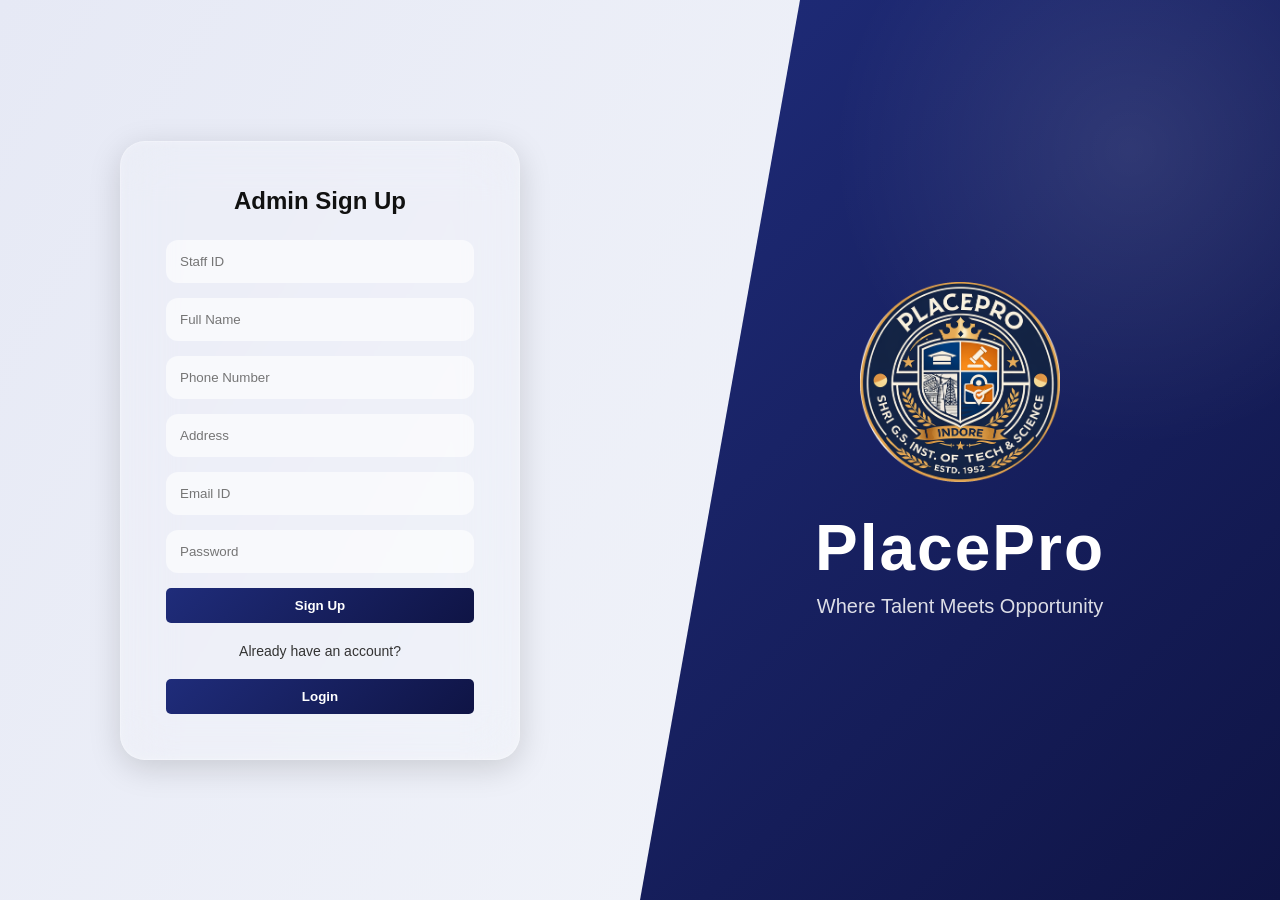
==== frontend/pages/a_signup.html @ 8a5a53f6 "Initial commit" ====
<!DOCTYPE html>
<html lang="en">
<head>
<meta name="viewport" content="width=device-width, initial-scale=1.0">
<link rel="icon" type="image/jpeg" href="../images/PP_Logo.jpeg">
<title>PlacePro Admin Sign Up</title>
<link rel="stylesheet" href="../css/login.css">
<script>
function signupAdmin(){
const staffid = document.getElementById("staffid").value;
const name = document.getElementById("name").value;
const phone = document.getElementById("phone").value;
const address = document.getElementById("address").value;
const email = document.getElementById("email").value;
const password = document.getElementById("password").value;
if(staffid=="" || name=="" || phone=="" || address=="" || email=="" || password==""){
alert("Please fill all fields");
return;
}
alert("Admin Successfully Signed Up");
window.location.href="login.html";
}
</script>
</head>
<body>
<div class="container">
<!-- LEFT SECTION : SIGNUP FORM -->
<div class="left-section">
<div class="login-card">
<div class="login-card_1">
<h2>Admin Sign Up</h2>
<form onsubmit="event.preventDefault(); signupAdmin();">
<input type="text" id="staffid" placeholder="Staff ID" required>
<input type="text" id="name" placeholder="Full Name" required>
<input type="tel" id="phone" placeholder="Phone Number" required>
<input id="address" placeholder="Address" required></input>
<input type="email" id="email" placeholder="Email ID" required>
<input type="password" id="password" placeholder="Password" required>
<button class="login-btn" type="submit">Sign Up</button>
<p class="divider">Already have an account?</p>
<button class="login-btn" type="button" onclick="window.location.href='login.html'">
Login
</button>
</form>
</div>
</div>
</div>
<!-- RIGHT SECTION : BRANDING -->
<div class="right-section">
<div class="branding">
<img src="../images/PP_Logo.jpeg" alt="PlacePro Logo">
<h1>PlacePro</h1>
<p>Where Talent Meets Opportunity</p>
</div>
</div>
</div>
</body>
</html>
---- frontend/css/login.css ----
:root {
    --navy: #1f2c7a;
    --deep-navy: #0f1445;
    --gold: #f4b400;
    --light-bg: #eef1f8;
}
* {
    margin: 0;
    padding: 0;
    box-sizing: border-box;
    font-family: "Segoe UI", sans-serif;
}
body {
    height: 100vh;
    background: linear-gradient(120deg, #e6e9f5, #f5f7fb);
}
.container {
    display: flex;
    height: 100vh;
}
/* ================= LEFT SIDE ================= */
.left-section {
    flex: 1;
    display: flex;
    justify-content: center;
    align-items: center;
    position: relative;
}
.login-card {
    width: 400px;
    padding: 45px;
    border-radius: 25px;
    background: rgba(255, 255, 255, 0.15);
    backdrop-filter: blur(25px);
    -webkit-backdrop-filter: blur(25px);
    border: 1px solid rgba(255, 255, 255, 0.3);
    box-shadow:
        0 8px 32px rgba(0, 0, 0, 0.15),
        inset 0 0 10px rgba(255, 255, 255, 0.2);
    transition: 0.4s ease;
}
.login-card:hover {
    transform: translateY(-5px);
}
.login-card h2 {
    text-align: center;
    margin-bottom: 25px;
    font-weight: 600;
    color: #111;
}
.role-select {
    width: 100%;
    padding: 12px;
    border-radius: 10px;
    margin-bottom: 15px;
    border: none;
    background: rgba(255,255,255,0.6);
    outline: none;
}
.login-card input {
    width: 100%;
    padding: 14px;
    margin-bottom: 15px;
    border-radius: 12px;
    border: none;
    background: rgba(255,255,255,0.6);
    outline: none;
}
.login-card input:focus {
    background: white;
}
.login-btn {
    width: 100%;
    padding: 14px;
    border: none;
    border-radius: 30px;
    background: linear-gradient(135deg, var(--navy), var(--deep-navy));
    color: white;
    font-weight: 600;
    cursor: pointer;
    transition: 0.3s;
}
.login-btn:hover {
    transform: scale(1.05);
}
.divider {
    text-align: center;
    margin: 20px 0;
    font-size: 14px;
    color: #333;
}
.google-btn {
    width: 100%;
    padding: 14px 18px;
    border-radius: 50px;
    border: 1px solid rgba(0, 0, 0, 0.08);
    background: rgba(255, 255, 255, 0.9);
    backdrop-filter: blur(8px);
    cursor: pointer;
    display: flex;
    justify-content: center;
    align-items: center;
    gap: 12px;
    font-size: 15px;
    font-weight: 600;
    color: #444;
    box-shadow: 
        0 4px 12px rgba(0, 0, 0, 0.08),
        0 2px 4px rgba(0, 0, 0, 0.05);
    transition: all 0.3s ease;
    position: relative;
    overflow: hidden;
}
.google-btn:hover {
    background: #ffffff;
    transform: translateY(-2px);
    box-shadow: 
        0 8px 20px rgba(0, 0, 0, 0.12),
        0 4px 8px rgba(0, 0, 0, 0.08);
}
.google-btn:active {
    transform: scale(0.98);
    box-shadow: 
        0 3px 8px rgba(0, 0, 0, 0.1);
}
.google-btn img {
    width: 20px;
    height: 20px;
}
.google-btn::before {
    content: "";
    position: absolute;
    top: 0;
    left: -75%;
    width: 50%;
    height: 100%;
    background: linear-gradient(
        120deg,
        transparent,
        rgba(255, 255, 255, 0.5),
        transparent
    );
    transition: 0.6s;
}
.google-btn:hover::before {
    left: 125%;
}
.google-btn img {
    width: 18px;
}
/* ================= RIGHT SIDE ================= */
.right-section {
    flex: 1;
    background: linear-gradient(135deg, var(--navy), var(--deep-navy));
    clip-path: polygon(25% 0, 100% 0, 100% 100%, 0% 100%);
    display: flex;
    justify-content: center;
    align-items: center;
    color: white;
    position: relative;
    overflow: hidden;
}
.right-section::before {
    content: "";
    position: absolute;
    width: 600px;
    height: 600px;
    background: radial-gradient(circle, rgba(255,255,255,0.1), transparent 70%);
    top: -150px;
    right: -150px;
}
.right-section {
    flex: 1;
    background: linear-gradient(135deg, var(--navy), var(--deep-navy));
    clip-path: polygon(25% 0%, 100% 0%, 100% 100%, 0% 100%);
    display: flex;
    justify-content: center;
    align-items: center;
    color: white;
    position: relative;
    overflow: hidden;
}
.branding {
    text-align: center;
    z-index: 2;
}
.branding img {
    width: 200px;
    margin-bottom: 25px;
}
.branding h1 {
    font-size: 64px;
    letter-spacing: 2px;
}
.branding p {
    margin-top: 10px;
    font-size: 20px;
    opacity: 0.85;
}
@media(max-width: 900px) {
    .container {
        flex-direction: column;
    }
    .right-section {
        clip-path: none;
        height: 40%;
    }
}
.role-buttons {
    display: flex;
    gap: 8px;
    margin-bottom: 20px;
}
.role-btn {
    flex: 1;
    padding: 10px;
    border-radius: 20px;
    border: none;
    cursor: pointer;
    font-size: 13px;
    font-weight: 600;
    background: rgba(255,255,255,0.5);
    transition: 0.3s ease;
}
.role-btn.active {
    background: linear-gradient(135deg, #1f2c7a, #0f1445);
    color: white;
}
.role-btn:hover {
    transform: scale(1.05);
}
.auth-buttons{
    display:flex;
    gap:10px;
    margin-top:10px;
}
.login-btn, .signup-btn{
    flex:1;
    padding:10px;
    border:none;
    border-radius:5px;
    cursor:pointer;
}
.signup-btn{
    background: linear-gradient(135deg, var(--navy), var(--deep-navy));
    color:white;
}
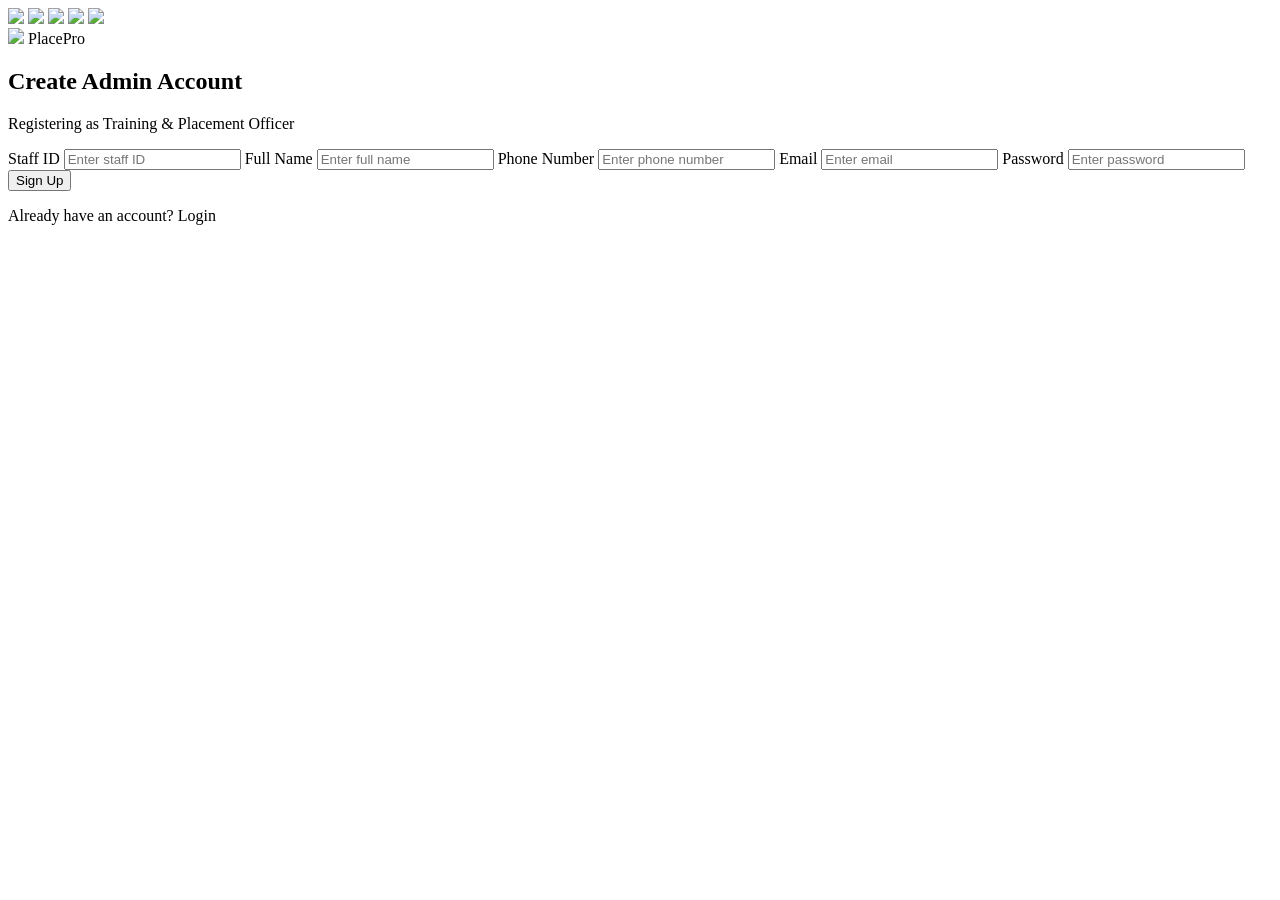
==== commit 07d7ab40: "Frotnend change" ====
--- a/frontend/pages/a_signup.html
+++ b/frontend/pages/a_signup.html
@@ -2,18 +2,17 @@
 <html lang="en">
 <head>
 <meta name="viewport" content="width=device-width, initial-scale=1.0">
-<link rel="icon" type="image/jpeg" href="../images/PP_Logo.jpeg">
+<link rel="icon" type="image/jpeg" href="place_pro_logo.jpeg">
 <title>PlacePro Admin Sign Up</title>
-<link rel="stylesheet" href="../css/login.css">
+<link rel="stylesheet" href="login.css">
 <script>
 function signupAdmin(){
 const staffid = document.getElementById("staffid").value;
 const name = document.getElementById("name").value;
 const phone = document.getElementById("phone").value;
-const address = document.getElementById("address").value;
 const email = document.getElementById("email").value;
 const password = document.getElementById("password").value;
-if(staffid=="" || name=="" || phone=="" || address=="" || email=="" || password==""){
+if(staffid=="" || name=="" || phone=="" || email=="" || password==""){
 alert("Please fill all fields");
 return;
 }
@@ -23,36 +22,58 @@
 </script>
 </head>
 <body>
-<div class="container">
-<!-- LEFT SECTION : SIGNUP FORM -->
-<div class="left-section">
-<div class="login-card">
-<div class="login-card_1">
-<h2>Admin Sign Up</h2>
-<form onsubmit="event.preventDefault(); signupAdmin();">
-<input type="text" id="staffid" placeholder="Staff ID" required>
-<input type="text" id="name" placeholder="Full Name" required>
-<input type="tel" id="phone" placeholder="Phone Number" required>
-<input id="address" placeholder="Address" required></input>
-<input type="email" id="email" placeholder="Email ID" required>
-<input type="password" id="password" placeholder="Password" required>
-<button class="login-btn" type="submit">Sign Up</button>
-<p class="divider">Already have an account?</p>
-<button class="login-btn" type="button" onclick="window.location.href='login.html'">
-Login
-</button>
-</form>
+<div class="wrapper">
+    <div class="card">
+        <!-- LEFT PANEL (SLIDER) -->
+        <div class="right">
+            <div class="slider">
+                <img src="img_1.jpeg" class="slide active">
+                <img src="img_2.jpeg" class="slide">
+                <img src="img_3.jpeg" class="slide">
+                <img src="img_4.jpeg" class="slide">
+                <img src="img_5.jpeg" class="slide">
+            </div> 
+        </div>
+        <!-- RIGHT PANEL (FORM) -->
+        <div class="left">
+            <div class="logo-row">
+                <img src="place_pro_logo.jpeg">
+                <span>PlacePro</span>
+            </div>
+            <h2>Create Admin Account</h2>
+            <p class="sub">Registering as Training & Placement Officer</p>
+            <form onsubmit="event.preventDefault(); signupAdmin();">
+                <label>Staff ID</label>
+                <input type="text" id="staffid" placeholder="Enter staff ID">
+                <label>Full Name</label>
+                <input type="text" id="name" placeholder="Enter full name">
+                <label>Phone Number</label>
+                <input type="tel" id="phone" placeholder="Enter phone number">
+                <label>Email</label>
+                <input type="email" id="email" placeholder="Enter email">
+                <label>Password</label>
+                <input type="password" id="password" placeholder="Enter password">
+                <button class="primary-btn" type="submit">Sign Up</button>
+                <p class="bottom-text">
+                    Already have an account? 
+                    <span onclick="window.location.href='login.html'">Login</span>
+                </p>
+            </form>
+        </div>
+    </div>
 </div>
-</div>
-</div>
-<!-- RIGHT SECTION : BRANDING -->
-<div class="right-section">
-<div class="branding">
-<img src="../images/PP_Logo.jpeg" alt="PlacePro Logo">
-<h1>PlacePro</h1>
-<p>Where Talent Meets Opportunity</p>
-</div>
-</div>
-</div>
+<!-- SLIDER SCRIPT -->
+<script>
+document.addEventListener("DOMContentLoaded", function () {
+    const slides = document.querySelectorAll(".slide");
+    let index = 0;
+    function showNextSlide() {
+        slides[index].classList.remove("active");
+        index = (index + 1) % slides.length;
+        slides[index].classList.add("active");
+    }
+    setInterval(showNextSlide, 3000);
+});
+</script>
 </body>
 </html>
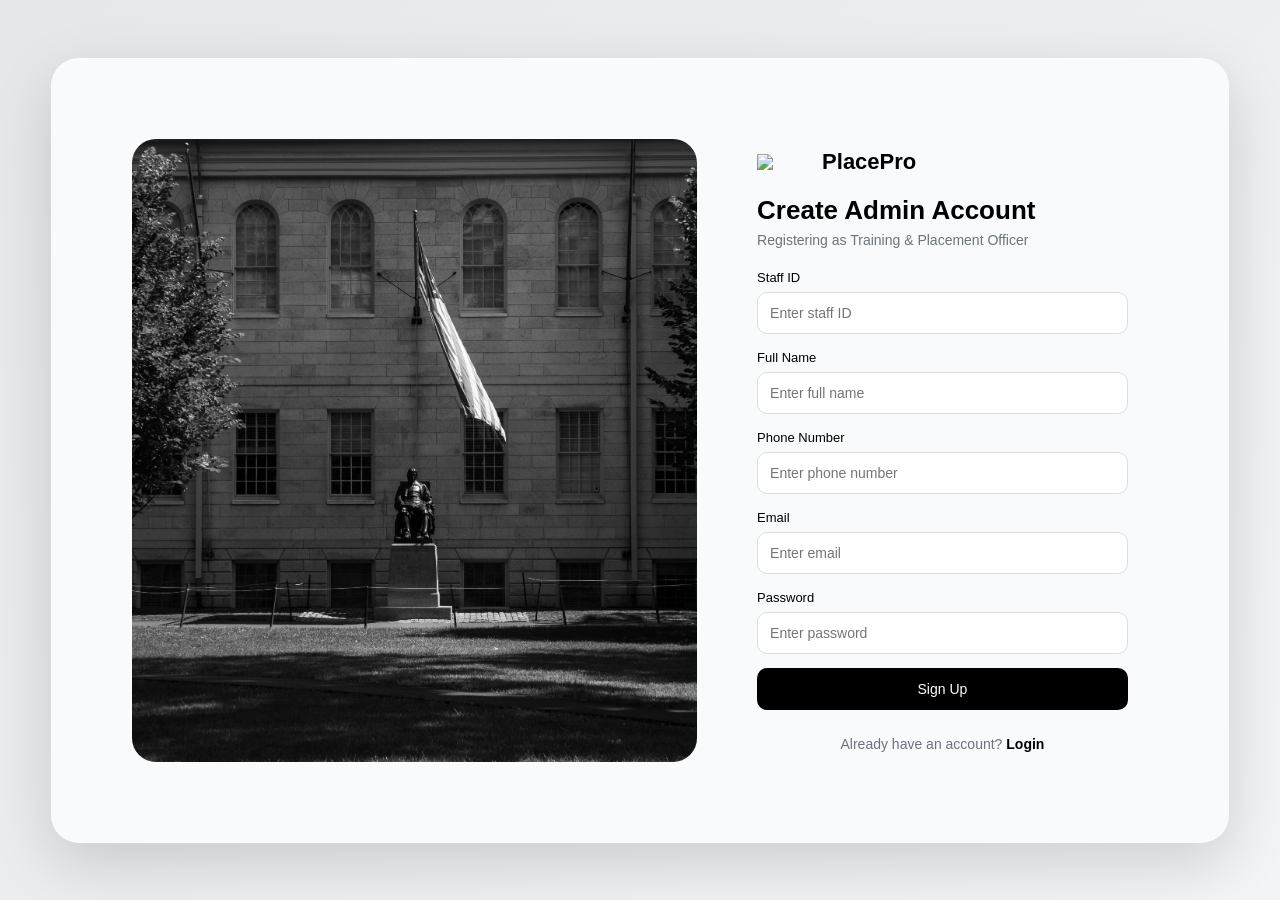
==== commit 9382e569: "Update frontend auth/profile flow and add schema plan" ====
--- a/frontend/pages/a_signup.html
+++ b/frontend/pages/a_signup.html
@@ -2,12 +2,14 @@
 <html lang="en">
 <head>
 <meta name="viewport" content="width=device-width, initial-scale=1.0">
-<link rel="icon" type="image/jpeg" href="place_pro_logo.jpeg">
+<link rel="icon" type="image/jpeg" href="../images/PP_logo.jpeg">
 <title>PlacePro Admin Sign Up</title>
-<link rel="stylesheet" href="login.css">
+<link rel="stylesheet" href="../css/login.css">
+<script src="../js/api.js"></script>
 <script>
-function signupAdmin(){
+async function signupAdmin(){
 const staffid = document.getElementById("staffid").value;
+// These values come from the admin signup form.
 const name = document.getElementById("name").value;
 const phone = document.getElementById("phone").value;
 const email = document.getElementById("email").value;
@@ -16,8 +18,23 @@
 alert("Please fill all fields");
 return;
 }
+try {
+// Admin signup now uses the same backend registration API as login.
+await placeProApi("/api/register", {
+method: "POST",
+body: JSON.stringify({
+name: name,
+email: email,
+password: password,
+// Role tells the backend which type of user is being created.
+role: "ADMIN"
+})
+});
 alert("Admin Successfully Signed Up");
 window.location.href="login.html";
+} catch (error) {
+alert(error.message || "Signup failed");
+}
 }
 </script>
 </head>
@@ -27,17 +44,17 @@
         <!-- LEFT PANEL (SLIDER) -->
         <div class="right">
             <div class="slider">
-                <img src="img_1.jpeg" class="slide active">
-                <img src="img_2.jpeg" class="slide">
-                <img src="img_3.jpeg" class="slide">
-                <img src="img_4.jpeg" class="slide">
-                <img src="img_5.jpeg" class="slide">
+                <img src="../images/img_1.jpeg" class="slide active">
+                <img src="../images/img_2.jpeg" class="slide">
+                <img src="../images/img_3.jpeg" class="slide">
+                <img src="../images/img_4.jpeg" class="slide">
+                <img src="../images/img_5.jpeg" class="slide">
             </div> 
         </div>
         <!-- RIGHT PANEL (FORM) -->
         <div class="left">
             <div class="logo-row">
-                <img src="place_pro_logo.jpeg">
+                <img src="../images/PP_logo.jpeg">
                 <span>PlacePro</span>
             </div>
             <h2>Create Admin Account</h2>
@@ -76,4 +93,4 @@
 });
 </script>
 </body>
-</html>+</html>
--- a/frontend/css/login.css
+++ b/frontend/css/login.css
@@ -0,0 +1,213 @@
+* {
+    margin: 0;
+    padding: 0;
+    box-sizing: border-box;
+    font-family: 'Inter', sans-serif;
+}
+body {
+    height: 100vh;
+    background: linear-gradient(135deg, #e5e7eb, #f3f4f6);
+    display: flex;
+    justify-content: center;
+    align-items: center;
+}
+/* WRAPPER */
+.wrapper {
+    width: 92%;
+    max-width: 1400px; /* reduced for better fit */
+}
+/* CARD */
+.card {
+    display: flex;
+    background: #f9fafb;
+    border-radius: 28px;
+    padding: 80px; /* reduced from 90px */
+    gap: 40px;
+    box-shadow: 0 20px 60px rgba(0,0,0,0.15);
+    border: 1px solid rgba(255,255,255,0.6);
+}
+/* LEFT */
+.left {
+    width: 42%;
+    padding: 10px 20px;
+}
+/* LOGO */
+.logo-row {
+    display: flex;
+    align-items: center;
+    gap: 10px;
+    margin-bottom: 20px;
+}
+.logo-row img {
+    width: 55px;
+}
+.logo-row span {
+    font-size: 22px;
+    font-weight: 600;
+}
+/* TEXT */
+.left h2 {
+    font-size: 26px;
+    margin-bottom: 6px;
+}
+.sub {
+    font-size: 14px;
+    color: #6b7280;
+    margin-bottom: 20px;
+}
+/* ROLES */
+.roles {
+    display: flex;
+    gap: 8px;
+    margin-bottom: 20px;
+}
+.role {
+    flex: 1;
+    padding: 10px;
+    font-size: 13px;
+    border-radius: 20px;
+    border: 1px solid #ddd;
+    background: white;
+    cursor: pointer;
+    transition: 0.25s ease;
+}
+.role.active {
+    background: black;
+    color: white;
+}
+.role:hover {
+    transform: scale(1.04);
+}
+/* INPUTS */
+label {
+    font-size: 13px;
+}
+input {
+    width: 100%;
+    padding: 12px;
+    font-size: 14px;
+    border-radius: 10px;
+    border: 1px solid #ddd;
+    margin: 6px 0 14px;
+}
+input:focus {
+    outline: none;
+    border-color: black;
+}
+/* FORGOT */
+.forgot {
+    font-size: 12px;
+    color: #6b7280;
+    margin-bottom: 12px;
+}
+/* BUTTON */
+.primary-btn {
+    width: 100%;
+    padding: 13px;
+    font-size: 14px;
+    border-radius: 10px;
+    border: none;
+    background: black;
+    color: white;
+    cursor: pointer;
+    margin-bottom: 12px;
+    transition: 0.25s ease;
+}
+.primary-btn:hover {
+    transform: translateY(-2px);
+}
+.primary-btn:active {
+    transform: scale(0.97);
+}
+/* GOOGLE */
+.google-wrapper {
+    margin-top: 5px;
+    display: flex;
+    justify-content: center;
+}
+.g_id_signin {
+    transform: scale(0.95); /* reduced size */
+}
+/* DIVIDER */
+.divider {
+    text-align: center;
+    margin: 12px 0;
+    font-size: 13px;
+    color: #6b7280;
+}
+/* BOTTOM */
+.bottom-text {
+    font-size: 14px;
+    margin-top: 14px;
+    text-align: center;
+    color: #6b7280;
+}
+/* SIGNUP HIGHLIGHT */
+.bottom-text span {
+    color: #000;
+    font-weight: 600;
+    cursor: pointer;
+    position: relative;
+    transition: all 0.25s ease;
+}
+/* UNDERLINE ANIMATION */
+.bottom-text span::after {
+    content: "";
+    position: absolute;
+    left: 0;
+    bottom: -2px;
+    width: 0%;
+    height: 2px;
+    background: black;
+    transition: width 0.3s ease;
+}
+/* HOVER EFFECT */
+.bottom-text span:hover::after {
+    width: 100%;
+}
+/* CLICK FEEDBACK */
+.bottom-text span:active {
+    transform: scale(0.95);
+}
+/* RIGHT PANEL */
+.right {
+    width: 58%;
+    border-radius: 24px;
+    position: relative;
+    overflow: hidden;
+}
+/* SLIDER CONTAINER */
+.slider {
+    position: absolute;
+    inset: 0;
+    z-index: 0;
+}
+/* IMAGES */
+.slide {
+    position: absolute;
+    width: 100%;
+    height: 100%;
+    object-fit: cover;
+    opacity: 0;
+    transform: scale(1.08);
+    transition: opacity 1s ease-in-out, transform 4s ease;
+}
+/* ACTIVE IMAGE */
+.slide.active {
+    opacity: 1;
+    transform: scale(1.05);
+    transition: opacity 1s ease-in-out, transform 2s ease;
+}
+/* RESPONSIVE */
+@media(max-width: 900px) {
+    .card {
+        flex-direction: column;
+        padding: 30px;
+    }
+    .left, .right {
+        width: 100%;
+    }
+    .right {
+        height: 260px;
+    }
+}
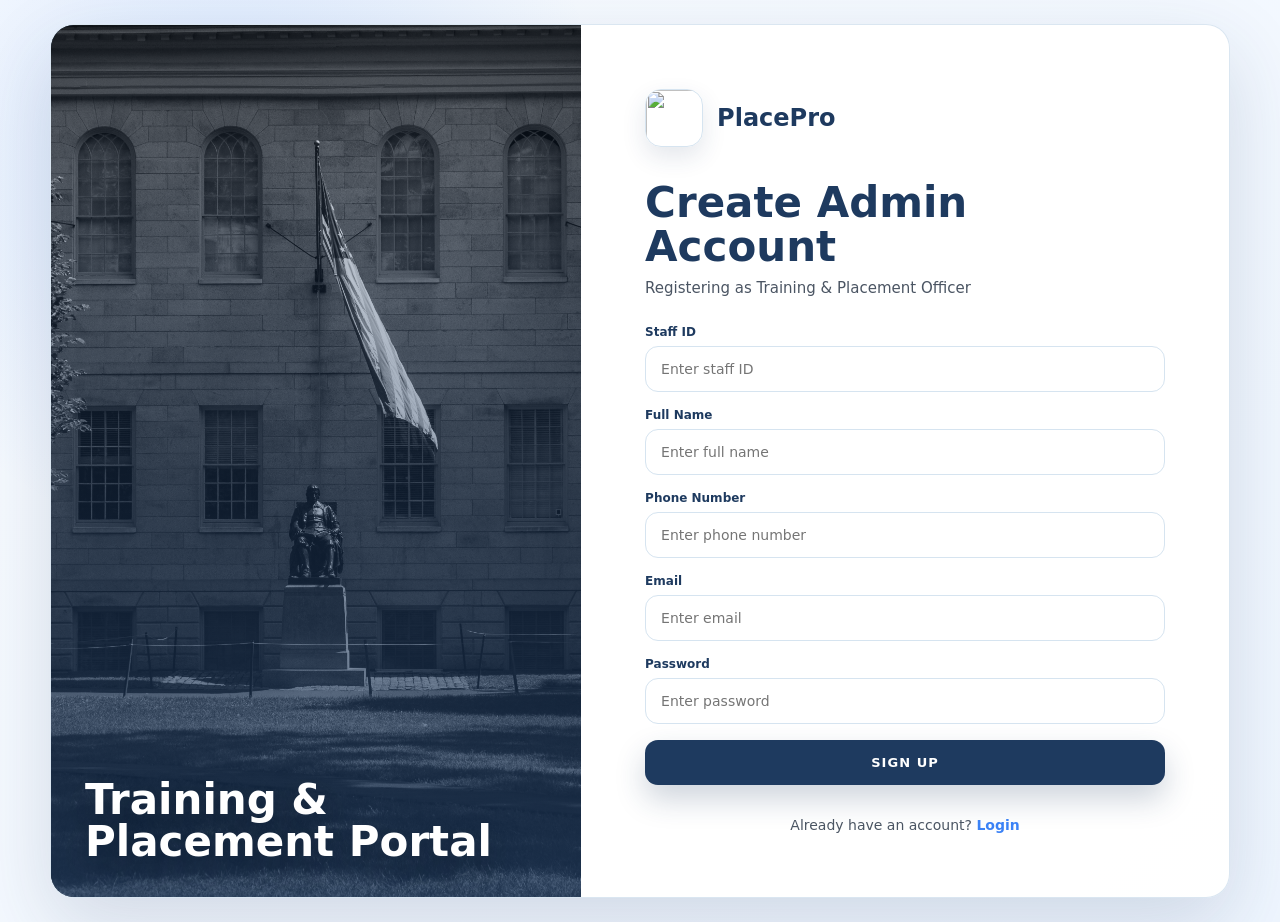
==== commit 5bf1edc2: "Modernize placement portal workflows" ====
--- a/frontend/pages/a_signup.html
+++ b/frontend/pages/a_signup.html
@@ -11,11 +11,15 @@
 const staffid = document.getElementById("staffid").value;
 // These values come from the admin signup form.
 const name = document.getElementById("name").value;
-const phone = document.getElementById("phone").value;
+const phone = document.getElementById("phone").value.trim();
 const email = document.getElementById("email").value;
 const password = document.getElementById("password").value;
 if(staffid=="" || name=="" || phone=="" || email=="" || password==""){
 alert("Please fill all fields");
+return;
+}
+if(!/^[0-9]{10}$/.test(phone)){
+alert("Mobile number must contain exactly 10 digits without country code");
 return;
 }
 try {
@@ -82,6 +86,8 @@
 <!-- SLIDER SCRIPT -->
 <script>
 document.addEventListener("DOMContentLoaded", function () {
+    const phoneInput = document.getElementById("phone");
+    if (phoneInput) phoneInput.addEventListener("input", () => phoneInput.value = phoneInput.value.replace(/\D/g, "").slice(0, 10));
     const slides = document.querySelectorAll(".slide");
     let index = 0;
     function showNextSlide() {
--- a/frontend/css/login.css
+++ b/frontend/css/login.css
@@ -1,213 +1,331 @@
+:root {
+    --pp-primary: #1E3A5F;
+    --pp-secondary: #2C4E73;
+    --pp-accent: #3B82F6;
+    --pp-light: #EFF6FF;
+    --pp-white: #FFFFFF;
+    --pp-text: #1F2937;
+    --pp-muted: #4B5563;
+    --pp-border: #D6E4F0;
+}
+
 * {
     margin: 0;
     padding: 0;
     box-sizing: border-box;
-    font-family: 'Inter', sans-serif;
-}
+    font-family: Inter, "Segoe UI", system-ui, -apple-system, sans-serif;
+}
+
 body {
-    height: 100vh;
-    background: linear-gradient(135deg, #e5e7eb, #f3f4f6);
+    min-height: 100vh;
+    background:
+        radial-gradient(circle at 18% 18%, rgba(59, 130, 246, 0.18), transparent 24rem),
+        linear-gradient(135deg, #f8fbff 0%, var(--pp-light) 100%);
     display: flex;
     justify-content: center;
     align-items: center;
-}
-/* WRAPPER */
+    padding: 24px;
+    color: var(--pp-text);
+}
+
 .wrapper {
-    width: 92%;
-    max-width: 1400px; /* reduced for better fit */
-}
-/* CARD */
+    width: min(1180px, 100%);
+}
+
 .card {
-    display: flex;
-    background: #f9fafb;
-    border-radius: 28px;
-    padding: 80px; /* reduced from 90px */
-    gap: 40px;
-    box-shadow: 0 20px 60px rgba(0,0,0,0.15);
-    border: 1px solid rgba(255,255,255,0.6);
-}
-/* LEFT */
+    display: grid;
+    grid-template-columns: minmax(340px, 0.9fr) minmax(420px, 1.1fr);
+    min-height: 680px;
+    background: rgba(255, 255, 255, 0.94);
+    border: 1px solid rgba(214, 228, 240, 0.9);
+    border-radius: 24px;
+    overflow: hidden;
+    box-shadow: 0 28px 80px rgba(30, 58, 95, 0.16);
+}
+
 .left {
-    width: 42%;
-    padding: 10px 20px;
-}
-/* LOGO */
+    width: 100%;
+    padding: clamp(28px, 5vw, 64px);
+    display: flex;
+    flex-direction: column;
+    justify-content: center;
+}
+
 .logo-row {
     display: flex;
     align-items: center;
+    gap: 14px;
+    margin-bottom: 34px;
+}
+
+.logo-row img {
+    width: 58px;
+    height: 58px;
+    object-fit: cover;
+    border-radius: 16px;
+    border: 1px solid var(--pp-border);
+    box-shadow: 0 10px 24px rgba(30, 58, 95, 0.12);
+}
+
+.logo-row span {
+    font-size: 24px;
+    font-weight: 800;
+    color: var(--pp-primary);
+    letter-spacing: 0;
+}
+
+.left h2 {
+    font-size: clamp(28px, 4vw, 42px);
+    line-height: 1.05;
+    margin-bottom: 10px;
+    color: var(--pp-primary);
+    letter-spacing: 0;
+}
+
+.sub {
+    font-size: 15px;
+    color: var(--pp-muted);
+    margin-bottom: 28px;
+}
+
+.roles {
+    display: grid;
+    grid-template-columns: repeat(3, 1fr);
     gap: 10px;
-    margin-bottom: 20px;
-}
-.logo-row img {
-    width: 55px;
-}
-.logo-row span {
-    font-size: 22px;
-    font-weight: 600;
-}
-/* TEXT */
-.left h2 {
-    font-size: 26px;
-    margin-bottom: 6px;
-}
-.sub {
+    margin-bottom: 24px;
+    padding: 6px;
+    background: var(--pp-light);
+    border: 1px solid var(--pp-border);
+    border-radius: 16px;
+}
+
+.role {
+    min-height: 44px;
+    padding: 10px 12px;
+    font-size: 13px;
+    font-weight: 800;
+    color: var(--pp-secondary);
+    border-radius: 12px;
+    border: 1px solid transparent;
+    background: transparent;
+    cursor: pointer;
+}
+
+.role.active {
+    background: var(--pp-primary);
+    color: var(--pp-white);
+    box-shadow: 0 12px 22px rgba(30, 58, 95, 0.22);
+}
+
+.role:hover {
+    transform: translateY(-1px);
+    border-color: rgba(59, 130, 246, 0.35);
+}
+
+label {
+    display: block;
+    font-size: 12px;
+    font-weight: 800;
+    color: var(--pp-primary);
+    margin-bottom: 7px;
+}
+
+input {
+    width: 100%;
+    padding: 14px 15px;
     font-size: 14px;
-    color: #6b7280;
-    margin-bottom: 20px;
-}
-/* ROLES */
-.roles {
-    display: flex;
-    gap: 8px;
-    margin-bottom: 20px;
-}
-.role {
-    flex: 1;
-    padding: 10px;
-    font-size: 13px;
-    border-radius: 20px;
-    border: 1px solid #ddd;
-    background: white;
-    cursor: pointer;
-    transition: 0.25s ease;
-}
-.role.active {
-    background: black;
-    color: white;
-}
-.role:hover {
-    transform: scale(1.04);
-}
-/* INPUTS */
-label {
-    font-size: 13px;
-}
-input {
-    width: 100%;
-    padding: 12px;
-    font-size: 14px;
-    border-radius: 10px;
-    border: 1px solid #ddd;
-    margin: 6px 0 14px;
-}
+    color: var(--pp-text);
+    border-radius: 13px;
+    border: 1px solid var(--pp-border);
+    margin: 0 0 16px;
+    background: var(--pp-white);
+    transition: border-color 0.2s ease, box-shadow 0.2s ease, transform 0.2s ease;
+}
+
 input:focus {
     outline: none;
-    border-color: black;
-}
-/* FORGOT */
+    border-color: var(--pp-accent);
+    box-shadow: 0 0 0 4px rgba(59, 130, 246, 0.14);
+}
+
 .forgot {
     font-size: 12px;
-    color: #6b7280;
-    margin-bottom: 12px;
-}
-/* BUTTON */
+    color: var(--pp-muted);
+    margin: -3px 0 16px;
+    text-align: right;
+}
+
 .primary-btn {
     width: 100%;
-    padding: 13px;
-    font-size: 14px;
-    border-radius: 10px;
+    padding: 15px;
+    font-size: 13px;
+    font-weight: 900;
+    letter-spacing: 0.08em;
+    text-transform: uppercase;
+    border-radius: 13px;
     border: none;
-    background: black;
-    color: white;
+    background: var(--pp-primary);
+    color: var(--pp-white);
     cursor: pointer;
-    margin-bottom: 12px;
-    transition: 0.25s ease;
-}
+    margin-bottom: 14px;
+    box-shadow: 0 14px 30px rgba(30, 58, 95, 0.22);
+    transition: transform 0.2s ease, background 0.2s ease, box-shadow 0.2s ease;
+}
+
 .primary-btn:hover {
+    background: var(--pp-secondary);
     transform: translateY(-2px);
-}
+    box-shadow: 0 18px 38px rgba(30, 58, 95, 0.28);
+}
+
 .primary-btn:active {
-    transform: scale(0.97);
-}
-/* GOOGLE */
+    transform: translateY(0);
+}
+
 .google-wrapper {
-    margin-top: 5px;
+    margin-top: 8px;
     display: flex;
     justify-content: center;
-}
+    min-height: 42px;
+}
+
 .g_id_signin {
-    transform: scale(0.95); /* reduced size */
-}
-/* DIVIDER */
+    transform: scale(0.96);
+}
+
 .divider {
+    display: flex;
+    align-items: center;
+    gap: 12px;
     text-align: center;
-    margin: 12px 0;
-    font-size: 13px;
-    color: #6b7280;
-}
-/* BOTTOM */
+    margin: 14px 0;
+    font-size: 12px;
+    font-weight: 800;
+    color: var(--pp-muted);
+}
+
+.divider::before,
+.divider::after {
+    content: "";
+    height: 1px;
+    flex: 1;
+    background: var(--pp-border);
+}
+
 .bottom-text {
     font-size: 14px;
-    margin-top: 14px;
+    margin-top: 18px;
     text-align: center;
-    color: #6b7280;
-}
-/* SIGNUP HIGHLIGHT */
+    color: var(--pp-muted);
+}
+
 .bottom-text span {
-    color: #000;
-    font-weight: 600;
+    color: var(--pp-accent);
+    font-weight: 800;
     cursor: pointer;
     position: relative;
-    transition: all 0.25s ease;
-}
-/* UNDERLINE ANIMATION */
+}
+
 .bottom-text span::after {
     content: "";
     position: absolute;
     left: 0;
-    bottom: -2px;
-    width: 0%;
+    bottom: -3px;
+    width: 0;
     height: 2px;
-    background: black;
-    transition: width 0.3s ease;
-}
-/* HOVER EFFECT */
+    background: var(--pp-accent);
+    transition: width 0.25s ease;
+}
+
 .bottom-text span:hover::after {
     width: 100%;
 }
-/* CLICK FEEDBACK */
-.bottom-text span:active {
-    transform: scale(0.95);
-}
-/* RIGHT PANEL */
+
 .right {
-    width: 58%;
-    border-radius: 24px;
+    width: 100%;
     position: relative;
     overflow: hidden;
-}
-/* SLIDER CONTAINER */
+    background: var(--pp-primary);
+    min-height: 100%;
+}
+
+.right::before {
+    content: "Training & Placement Portal";
+    position: absolute;
+    left: 34px;
+    bottom: 34px;
+    z-index: 2;
+    color: var(--pp-white);
+    font-size: clamp(26px, 4vw, 42px);
+    line-height: 1;
+    font-weight: 900;
+    max-width: 420px;
+    text-shadow: 0 14px 40px rgba(0, 0, 0, 0.3);
+}
+
+.right::after {
+    content: "";
+    position: absolute;
+    inset: 0;
+    z-index: 1;
+    background: linear-gradient(180deg, rgba(30, 58, 95, 0.14), rgba(30, 58, 95, 0.72));
+}
+
 .slider {
     position: absolute;
     inset: 0;
     z-index: 0;
 }
-/* IMAGES */
+
 .slide {
     position: absolute;
     width: 100%;
     height: 100%;
     object-fit: cover;
     opacity: 0;
-    transform: scale(1.08);
+    transform: scale(1.06);
     transition: opacity 1s ease-in-out, transform 4s ease;
 }
-/* ACTIVE IMAGE */
+
 .slide.active {
     opacity: 1;
-    transform: scale(1.05);
-    transition: opacity 1s ease-in-out, transform 2s ease;
-}
-/* RESPONSIVE */
-@media(max-width: 900px) {
+    transform: scale(1);
+}
+
+@media (max-width: 980px) {
+    body {
+        align-items: flex-start;
+    }
+
     .card {
-        flex-direction: column;
-        padding: 30px;
-    }
-    .left, .right {
-        width: 100%;
-    }
+        grid-template-columns: 1fr;
+        min-height: auto;
+    }
+
+    .left {
+        order: 1;
+    }
+
     .right {
-        height: 260px;
-    }
-}+        order: 2;
+        min-height: 280px;
+    }
+}
+
+@media (max-width: 560px) {
+    body {
+        padding: 12px;
+    }
+
+    .left {
+        padding: 26px 20px;
+    }
+
+    .roles {
+        grid-template-columns: 1fr;
+    }
+
+    .card {
+        border-radius: 18px;
+    }
+}
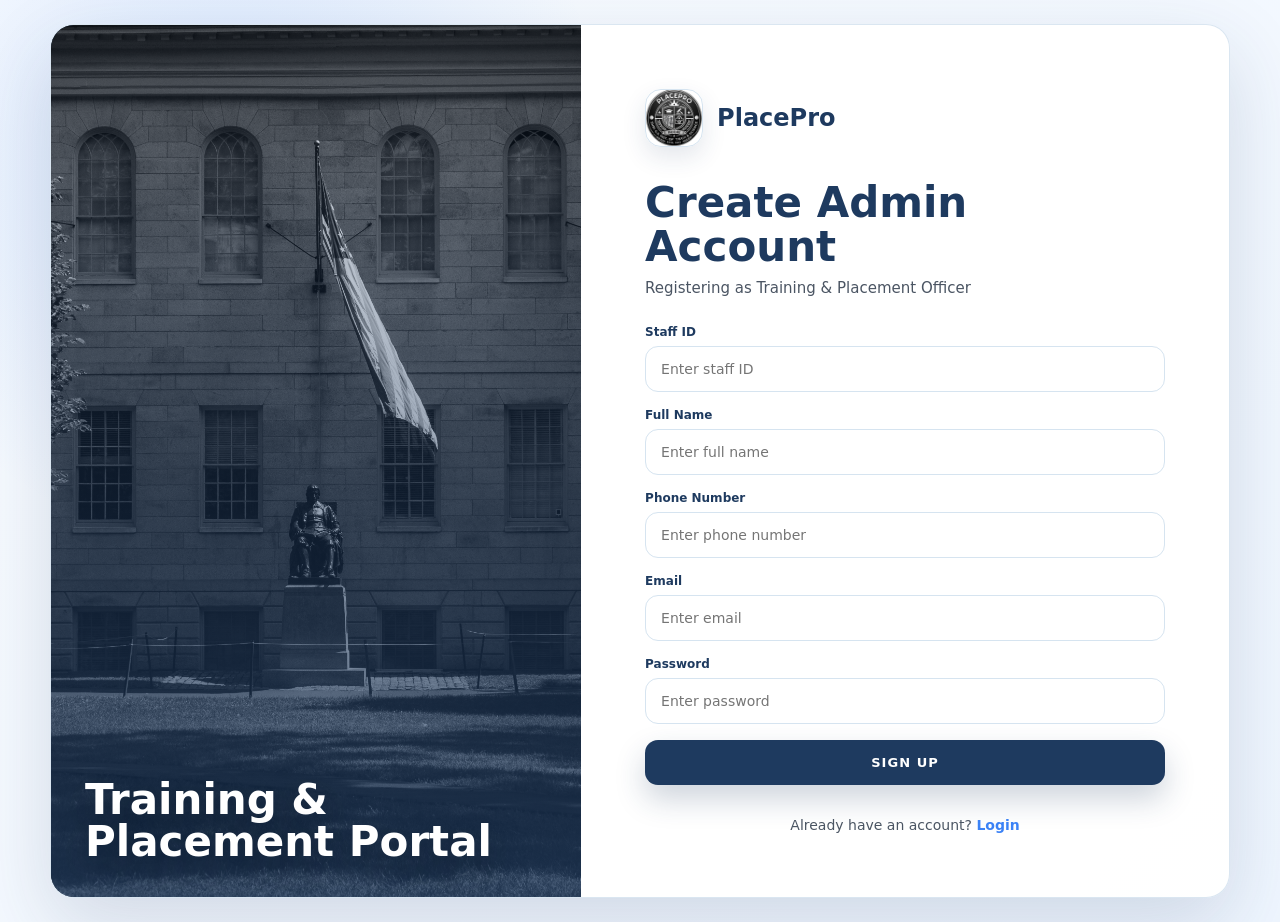
==== commit 093718dc: "Fix logo path case for deployment" ====
--- a/frontend/pages/a_signup.html
+++ b/frontend/pages/a_signup.html
@@ -2,7 +2,7 @@
 <html lang="en">
 <head>
 <meta name="viewport" content="width=device-width, initial-scale=1.0">
-<link rel="icon" type="image/jpeg" href="../images/PP_logo.jpeg">
+<link rel="icon" type="image/jpeg" href="../images/PP_Logo.jpeg">
 <title>PlacePro Admin Sign Up</title>
 <link rel="stylesheet" href="../css/login.css">
 <script src="../js/api.js"></script>
@@ -58,7 +58,7 @@
         <!-- RIGHT PANEL (FORM) -->
         <div class="left">
             <div class="logo-row">
-                <img src="../images/PP_logo.jpeg">
+                <img src="../images/PP_Logo.jpeg">
                 <span>PlacePro</span>
             </div>
             <h2>Create Admin Account</h2>
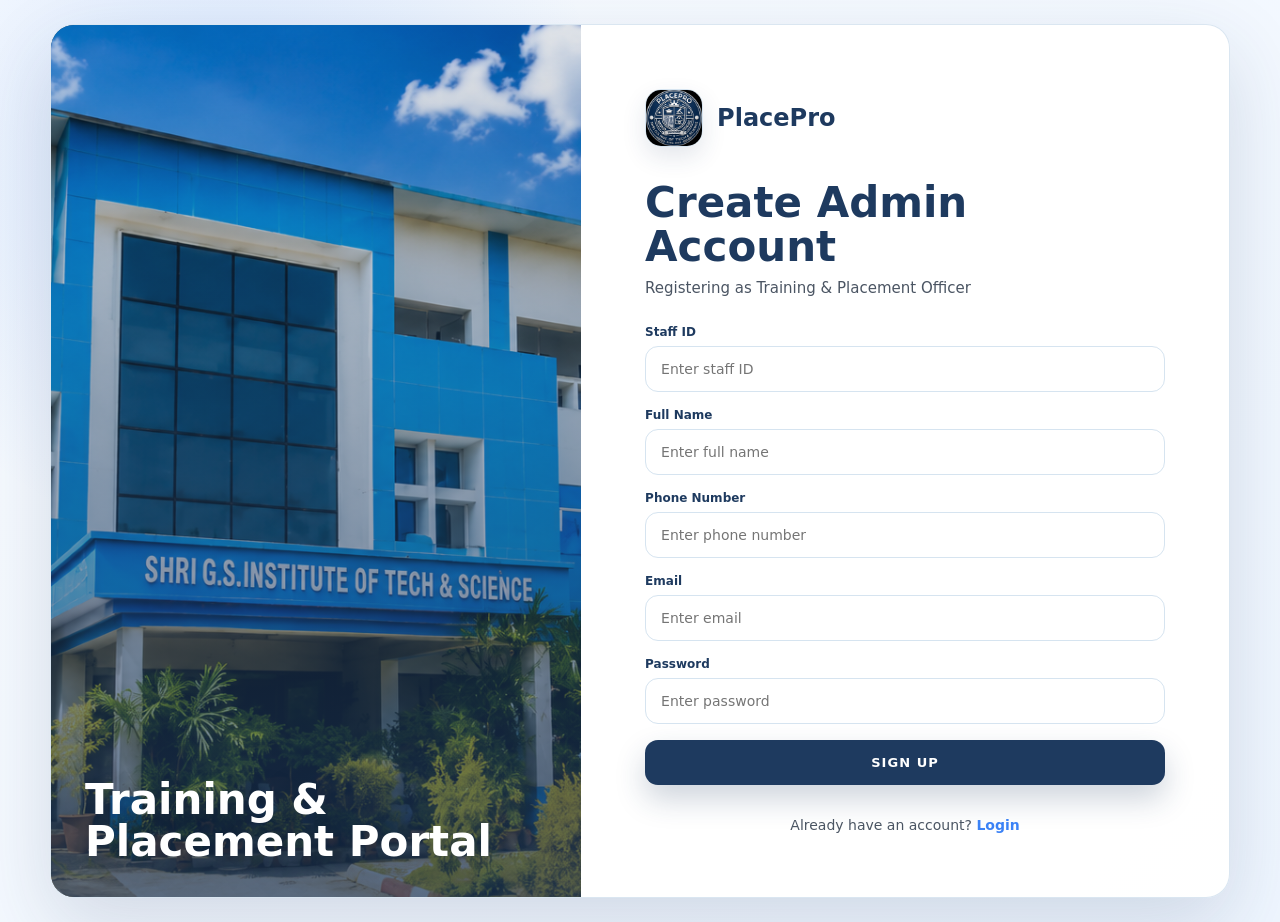
==== commit eca49e5e: "Update frontend image assets" ====
--- a/frontend/pages/a_signup.html
+++ b/frontend/pages/a_signup.html
@@ -2,7 +2,7 @@
 <html lang="en">
 <head>
 <meta name="viewport" content="width=device-width, initial-scale=1.0">
-<link rel="icon" type="image/jpeg" href="../images/PP_Logo.jpeg">
+<link rel="icon" type="image/png" href="../images/PP_logo.png">
 <title>PlacePro Admin Sign Up</title>
 <link rel="stylesheet" href="../css/login.css">
 <script src="../js/api.js"></script>
@@ -48,17 +48,17 @@
         <!-- LEFT PANEL (SLIDER) -->
         <div class="right">
             <div class="slider">
-                <img src="../images/img_1.jpeg" class="slide active">
-                <img src="../images/img_2.jpeg" class="slide">
-                <img src="../images/img_3.jpeg" class="slide">
-                <img src="../images/img_4.jpeg" class="slide">
-                <img src="../images/img_5.jpeg" class="slide">
+                <img src="../images/img_1.png" class="slide active">
+                <img src="../images/img_2.png" class="slide">
+                <img src="../images/img_3.png" class="slide">
+                <img src="../images/img_4.png" class="slide">
+                <img src="../images/img_5.png" class="slide">
             </div> 
         </div>
         <!-- RIGHT PANEL (FORM) -->
         <div class="left">
             <div class="logo-row">
-                <img src="../images/PP_Logo.jpeg">
+                <img src="../images/PP_logo.png">
                 <span>PlacePro</span>
             </div>
             <h2>Create Admin Account</h2>
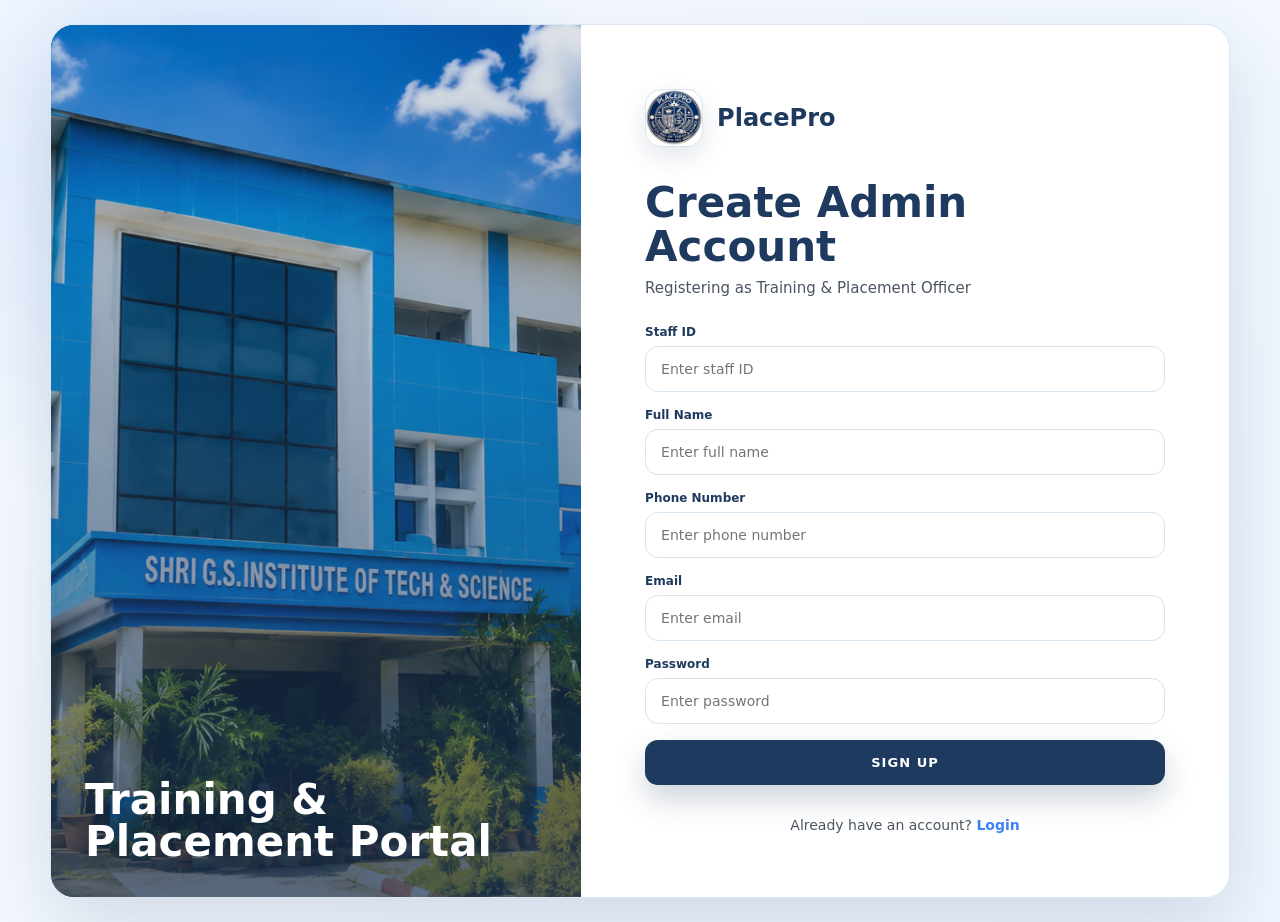
==== commit 86660e61: "Update slider images and timing" ====
--- a/frontend/pages/a_signup.html
+++ b/frontend/pages/a_signup.html
@@ -53,6 +53,7 @@
                 <img src="../images/img_3.png" class="slide">
                 <img src="../images/img_4.png" class="slide">
                 <img src="../images/img_5.png" class="slide">
+                <img src="../images/img_6.png" class="slide">
             </div> 
         </div>
         <!-- RIGHT PANEL (FORM) -->
@@ -95,7 +96,7 @@
         index = (index + 1) % slides.length;
         slides[index].classList.add("active");
     }
-    setInterval(showNextSlide, 3000);
+    setInterval(showNextSlide, 4500);
 });
 </script>
 </body>
--- a/frontend/css/login.css
+++ b/frontend/css/login.css
@@ -284,7 +284,7 @@
     object-fit: cover;
     opacity: 0;
     transform: scale(1.06);
-    transition: opacity 1s ease-in-out, transform 4s ease;
+    transition: opacity 1.4s ease-in-out, transform 5.5s ease;
 }
 
 .slide.active {
